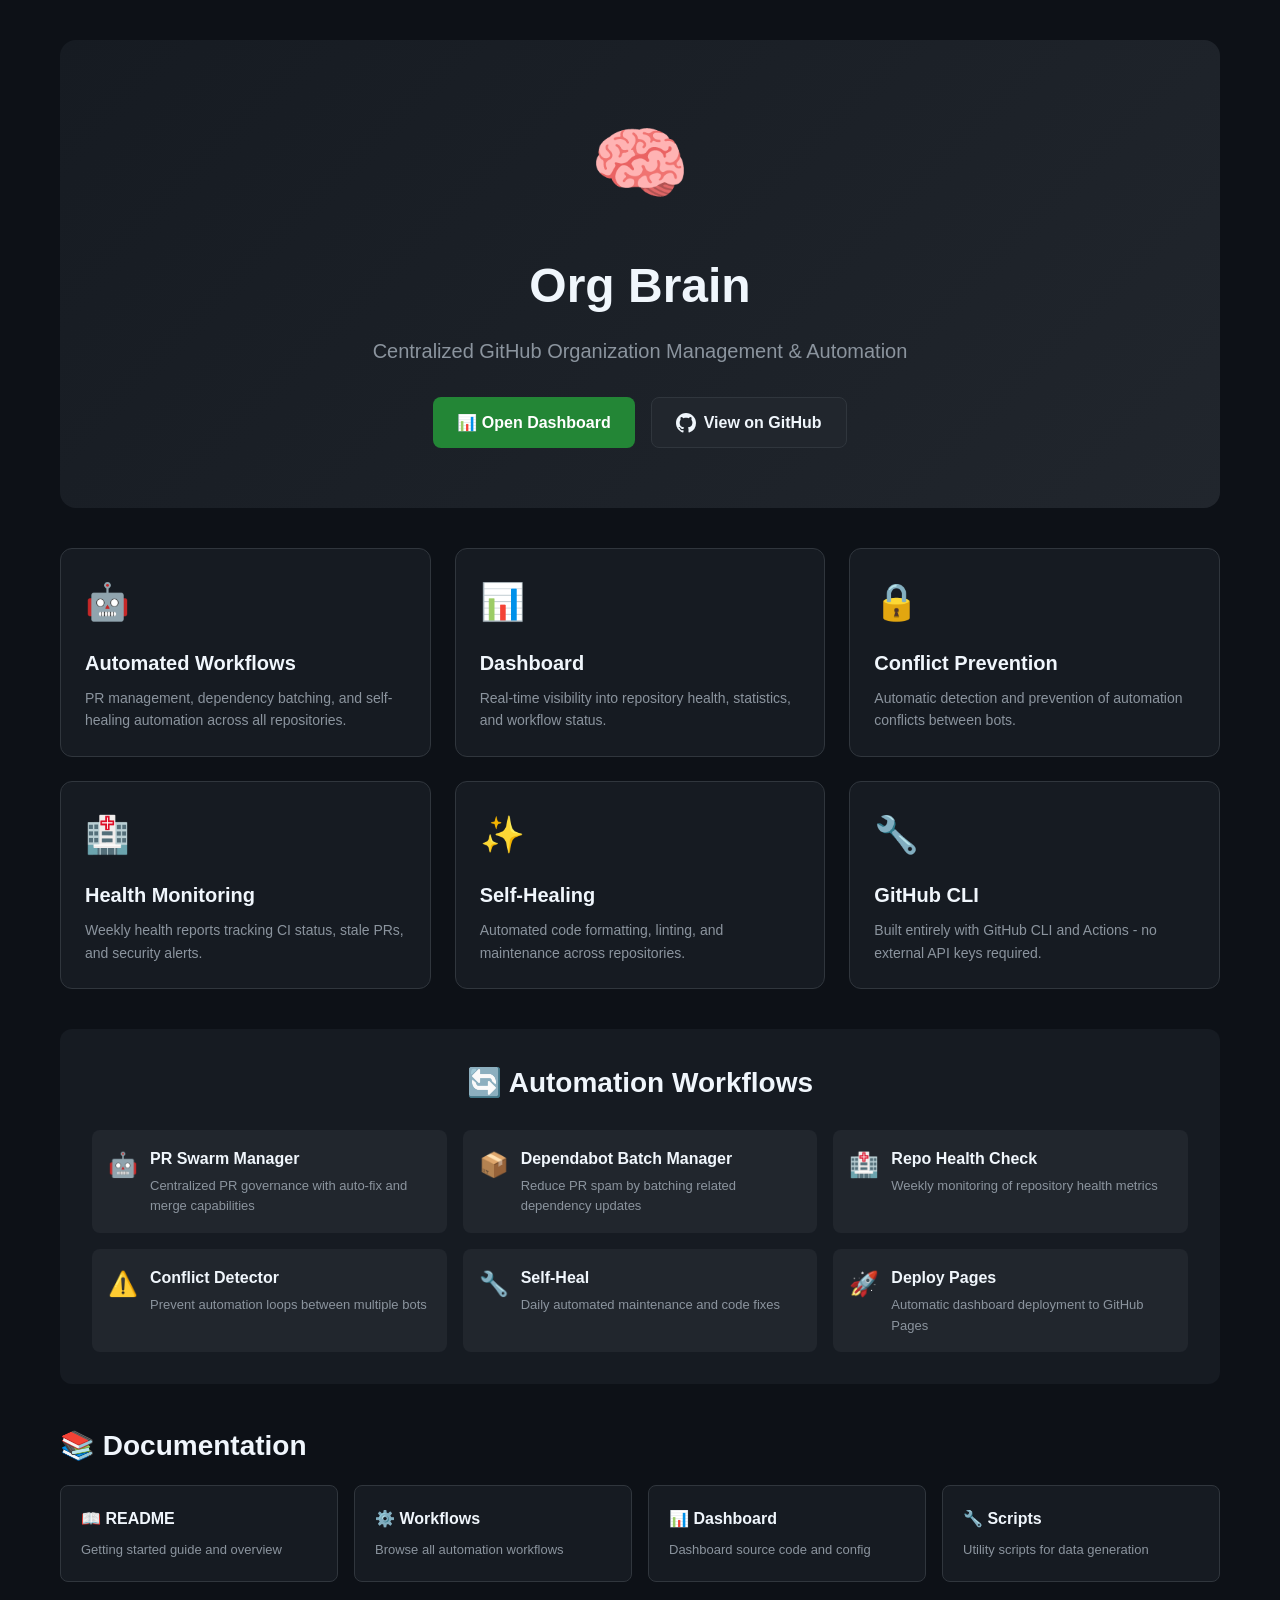
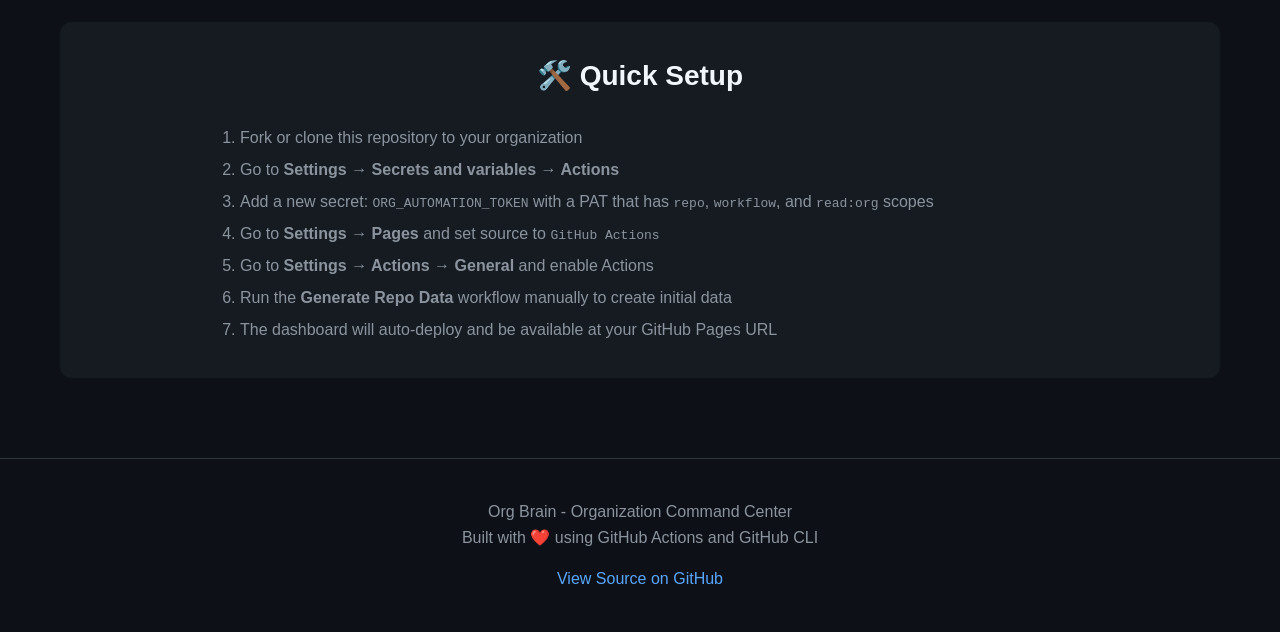
==== docs/index.html @ b8c8bfc8 "feat: add GitHub Pages dashboard and data generation New components: - dashboard/: Complete SPA dash" ====
<!DOCTYPE html>
<html lang="en">
<head>
    <!--
    =============================================================================
    ORG BRAIN - GitHub Pages Entry Point
    =============================================================================
    
    This is the main entry point for the Org Brain GitHub Pages site.
    It redirects to the dashboard and provides documentation links.
    
    =============================================================================
    -->
    
    <meta charset="UTF-8">
    <meta name="viewport" content="width=device-width, initial-scale=1.0">
    <meta name="description" content="Org Brain - Centralized GitHub Organization Management">
    <meta name="theme-color" content="#0d1117">
    
    <title>Org Brain - Organization Management</title>
    
    <!-- Favicon -->
    <link rel="icon" type="image/svg+xml" href="data:image/svg+xml,<svg xmlns='http://www.w3.org/2000/svg' viewBox='0 0 100 100'><text y='.9em' font-size='90'>🧠</text></svg>">
    
    <style>
        :root {
            --color-bg-primary: #0d1117;
            --color-bg-secondary: #161b22;
            --color-bg-tertiary: #21262d;
            --color-text-primary: #f0f6fc;
            --color-text-secondary: #8b949e;
            --color-accent: #58a6ff;
            --color-success: #238636;
            --color-border: #30363d;
        }
        
        * {
            margin: 0;
            padding: 0;
            box-sizing: border-box;
        }
        
        body {
            font-family: -apple-system, BlinkMacSystemFont, 'Segoe UI', 'Noto Sans', Helvetica, Arial, sans-serif;
            background-color: var(--color-bg-primary);
            color: var(--color-text-primary);
            line-height: 1.6;
            min-height: 100vh;
        }
        
        .container {
            max-width: 1200px;
            margin: 0 auto;
            padding: 40px 20px;
        }
        
        .hero {
            text-align: center;
            padding: 60px 20px;
            background: linear-gradient(135deg, var(--color-bg-secondary) 0%, var(--color-bg-tertiary) 100%);
            border-radius: 16px;
            margin-bottom: 40px;
        }
        
        .hero-logo {
            font-size: 80px;
            margin-bottom: 20px;
        }
        
        .hero h1 {
            font-size: 48px;
            font-weight: 700;
            margin-bottom: 10px;
        }
        
        .hero p {
            font-size: 20px;
            color: var(--color-text-secondary);
            max-width: 600px;
            margin: 0 auto;
        }
        
        .cta-buttons {
            display: flex;
            gap: 16px;
            justify-content: center;
            margin-top: 30px;
            flex-wrap: wrap;
        }
        
        .btn {
            display: inline-flex;
            align-items: center;
            gap: 8px;
            padding: 12px 24px;
            border-radius: 8px;
            font-size: 16px;
            font-weight: 600;
            text-decoration: none;
            transition: all 0.2s ease;
        }
        
        .btn-primary {
            background-color: var(--color-success);
            color: white;
        }
        
        .btn-primary:hover {
            background-color: #2ea043;
            transform: translateY(-2px);
        }
        
        .btn-secondary {
            background-color: var(--color-bg-tertiary);
            color: var(--color-text-primary);
            border: 1px solid var(--color-border);
        }
        
        .btn-secondary:hover {
            background-color: var(--color-bg-secondary);
            border-color: var(--color-accent);
            transform: translateY(-2px);
        }
        
        .features {
            display: grid;
            grid-template-columns: repeat(auto-fit, minmax(300px, 1fr));
            gap: 24px;
            margin-bottom: 40px;
        }
        
        .feature-card {
            background-color: var(--color-bg-card, var(--color-bg-secondary));
            border: 1px solid var(--color-border);
            border-radius: 12px;
            padding: 24px;
            transition: transform 0.2s ease, box-shadow 0.2s ease;
        }
        
        .feature-card:hover {
            transform: translateY(-4px);
            box-shadow: 0 10px 30px rgba(0, 0, 0, 0.3);
        }
        
        .feature-icon {
            font-size: 36px;
            margin-bottom: 16px;
        }
        
        .feature-card h3 {
            font-size: 20px;
            margin-bottom: 8px;
        }
        
        .feature-card p {
            color: var(--color-text-secondary);
            font-size: 14px;
        }
        
        .workflows {
            background-color: var(--color-bg-secondary);
            border-radius: 12px;
            padding: 32px;
            margin-bottom: 40px;
        }
        
        .workflows h2 {
            font-size: 28px;
            margin-bottom: 24px;
            text-align: center;
        }
        
        .workflow-list {
            display: grid;
            grid-template-columns: repeat(auto-fit, minmax(280px, 1fr));
            gap: 16px;
        }
        
        .workflow-item {
            display: flex;
            align-items: flex-start;
            gap: 12px;
            padding: 16px;
            background-color: var(--color-bg-tertiary);
            border-radius: 8px;
        }
        
        .workflow-icon {
            font-size: 24px;
            flex-shrink: 0;
        }
        
        .workflow-info h4 {
            font-size: 16px;
            margin-bottom: 4px;
        }
        
        .workflow-info p {
            font-size: 13px;
            color: var(--color-text-secondary);
        }
        
        .docs-section {
            margin-bottom: 40px;
        }
        
        .docs-section h2 {
            font-size: 28px;
            margin-bottom: 16px;
        }
        
        .docs-grid {
            display: grid;
            grid-template-columns: repeat(auto-fit, minmax(250px, 1fr));
            gap: 16px;
        }
        
        .doc-link {
            display: block;
            padding: 20px;
            background-color: var(--color-bg-secondary);
            border: 1px solid var(--color-border);
            border-radius: 8px;
            text-decoration: none;
            color: var(--color-text-primary);
            transition: all 0.2s ease;
        }
        
        .doc-link:hover {
            border-color: var(--color-accent);
            background-color: var(--color-bg-tertiary);
        }
        
        .doc-link h4 {
            font-size: 16px;
            margin-bottom: 8px;
        }
        
        .doc-link p {
            font-size: 13px;
            color: var(--color-text-secondary);
        }
        
        footer {
            text-align: center;
            padding: 40px 20px;
            border-top: 1px solid var(--color-border);
            color: var(--color-text-secondary);
        }
        
        footer a {
            color: var(--color-accent);
            text-decoration: none;
        }
        
        footer a:hover {
            text-decoration: underline;
        }
        
        @media (max-width: 768px) {
            .hero h1 {
                font-size: 32px;
            }
            
            .hero p {
                font-size: 16px;
            }
            
            .cta-buttons {
                flex-direction: column;
                align-items: center;
            }
        }
    </style>
</head>
<body>
    <div class="container">
        <!-- Hero Section -->
        <section class="hero">
            <div class="hero-logo">🧠</div>
            <h1>Org Brain</h1>
            <p>Centralized GitHub Organization Management & Automation</p>
            <div class="cta-buttons">
                <a href="dashboard/index.html" class="btn btn-primary">
                    📊 Open Dashboard
                </a>
                <a href="https://github.com/940smiley/Org-Brain" class="btn btn-secondary" target="_blank" rel="noopener">
                    <svg width="20" height="20" viewBox="0 0 24 24" fill="currentColor">
                        <path d="M12 0C5.37 0 0 5.37 0 12c0 5.31 3.435 9.795 8.205 11.385.6.105.825-.255.825-.57 0-.285-.015-1.23-.015-2.235-3.015.555-3.795-.735-4.035-1.41-.135-.345-.72-1.41-1.23-1.695-.42-.225-1.02-.78-.015-.795.945-.015 1.62.87 1.845 1.23 1.08 1.815 2.805 1.305 3.495.99.105-.78.42-1.305.765-1.605-2.67-.3-5.46-1.335-5.46-5.925 0-1.305.465-2.385 1.23-3.225-.12-.3-.54-1.53.12-3.18 0 0 1.005-.315 3.3 1.23.96-.27 1.98-.405 3-.405s2.04.135 3 .405c2.295-1.56 3.3-1.23 3.3-1.23.66 1.65.24 2.88.12 3.18.765.84 1.23 1.905 1.23 3.225 0 4.605-2.805 5.625-5.475 5.925.435.375.81 1.095.81 2.22 0 1.605-.015 2.895-.015 3.3 0 .315.225.69.825.57A12.02 12.02 0 0024 12c0-6.63-5.37-12-12-12z"/>
                    </svg>
                    View on GitHub
                </a>
            </div>
        </section>
        
        <!-- Features Section -->
        <section class="features">
            <div class="feature-card">
                <div class="feature-icon">🤖</div>
                <h3>Automated Workflows</h3>
                <p>PR management, dependency batching, and self-healing automation across all repositories.</p>
            </div>
            <div class="feature-card">
                <div class="feature-icon">📊</div>
                <h3>Dashboard</h3>
                <p>Real-time visibility into repository health, statistics, and workflow status.</p>
            </div>
            <div class="feature-card">
                <div class="feature-icon">🔒</div>
                <h3>Conflict Prevention</h3>
                <p>Automatic detection and prevention of automation conflicts between bots.</p>
            </div>
            <div class="feature-card">
                <div class="feature-icon">🏥</div>
                <h3>Health Monitoring</h3>
                <p>Weekly health reports tracking CI status, stale PRs, and security alerts.</p>
            </div>
            <div class="feature-card">
                <div class="feature-icon">✨</div>
                <h3>Self-Healing</h3>
                <p>Automated code formatting, linting, and maintenance across repositories.</p>
            </div>
            <div class="feature-card">
                <div class="feature-icon">🔧</div>
                <h3>GitHub CLI</h3>
                <p>Built entirely with GitHub CLI and Actions - no external API keys required.</p>
            </div>
        </section>
        
        <!-- Workflows Section -->
        <section class="workflows">
            <h2>🔄 Automation Workflows</h2>
            <div class="workflow-list">
                <div class="workflow-item">
                    <div class="workflow-icon">🤖</div>
                    <div class="workflow-info">
                        <h4>PR Swarm Manager</h4>
                        <p>Centralized PR governance with auto-fix and merge capabilities</p>
                    </div>
                </div>
                <div class="workflow-item">
                    <div class="workflow-icon">📦</div>
                    <div class="workflow-info">
                        <h4>Dependabot Batch Manager</h4>
                        <p>Reduce PR spam by batching related dependency updates</p>
                    </div>
                </div>
                <div class="workflow-item">
                    <div class="workflow-icon">🏥</div>
                    <div class="workflow-info">
                        <h4>Repo Health Check</h4>
                        <p>Weekly monitoring of repository health metrics</p>
                    </div>
                </div>
                <div class="workflow-item">
                    <div class="workflow-icon">⚠️</div>
                    <div class="workflow-info">
                        <h4>Conflict Detector</h4>
                        <p>Prevent automation loops between multiple bots</p>
                    </div>
                </div>
                <div class="workflow-item">
                    <div class="workflow-icon">🔧</div>
                    <div class="workflow-info">
                        <h4>Self-Heal</h4>
                        <p>Daily automated maintenance and code fixes</p>
                    </div>
                </div>
                <div class="workflow-item">
                    <div class="workflow-icon">🚀</div>
                    <div class="workflow-info">
                        <h4>Deploy Pages</h4>
                        <p>Automatic dashboard deployment to GitHub Pages</p>
                    </div>
                </div>
            </div>
        </section>
        
        <!-- Documentation Section -->
        <section class="docs-section">
            <h2>📚 Documentation</h2>
            <div class="docs-grid">
                <a href="https://github.com/940smiley/Org-Brain" class="doc-link" target="_blank" rel="noopener">
                    <h4>📖 README</h4>
                    <p>Getting started guide and overview</p>
                </a>
                <a href="https://github.com/940smiley/Org-Brain/tree/main/.github/workflows" class="doc-link" target="_blank" rel="noopener">
                    <h4>⚙️ Workflows</h4>
                    <p>Browse all automation workflows</p>
                </a>
                <a href="https://github.com/940smiley/Org-Brain/tree/main/dashboard" class="doc-link" target="_blank" rel="noopener">
                    <h4>📊 Dashboard</h4>
                    <p>Dashboard source code and config</p>
                </a>
                <a href="https://github.com/940smiley/Org-Brain/tree/main/scripts" class="doc-link" target="_blank" rel="noopener">
                    <h4>🔧 Scripts</h4>
                    <p>Utility scripts for data generation</p>
                </a>
            </div>
        </section>
        
        <!-- Setup Section -->
        <section class="workflows">
            <h2>🛠️ Quick Setup</h2>
            <div style="max-width: 800px; margin: 0 auto;">
                <ol style="line-height: 2; color: var(--color-text-secondary);">
                    <li>Fork or clone this repository to your organization</li>
                    <li>Go to <strong>Settings → Secrets and variables → Actions</strong></li>
                    <li>Add a new secret: <code>ORG_AUTOMATION_TOKEN</code> with a PAT that has <code>repo</code>, <code>workflow</code>, and <code>read:org</code> scopes</li>
                    <li>Go to <strong>Settings → Pages</strong> and set source to <code>GitHub Actions</code></li>
                    <li>Go to <strong>Settings → Actions → General</strong> and enable Actions</li>
                    <li>Run the <strong>Generate Repo Data</strong> workflow manually to create initial data</li>
                    <li>The dashboard will auto-deploy and be available at your GitHub Pages URL</li>
                </ol>
            </div>
        </section>
    </div>
    
    <!-- Footer -->
    <footer>
        <p>Org Brain - Organization Command Center</p>
        <p>Built with ❤️ using GitHub Actions and GitHub CLI</p>
        <p style="margin-top: 16px;">
            <a href="https://github.com/940smiley/Org-Brain" target="_blank" rel="noopener">
                View Source on GitHub
            </a>
        </p>
    </footer>
</body>
</html>
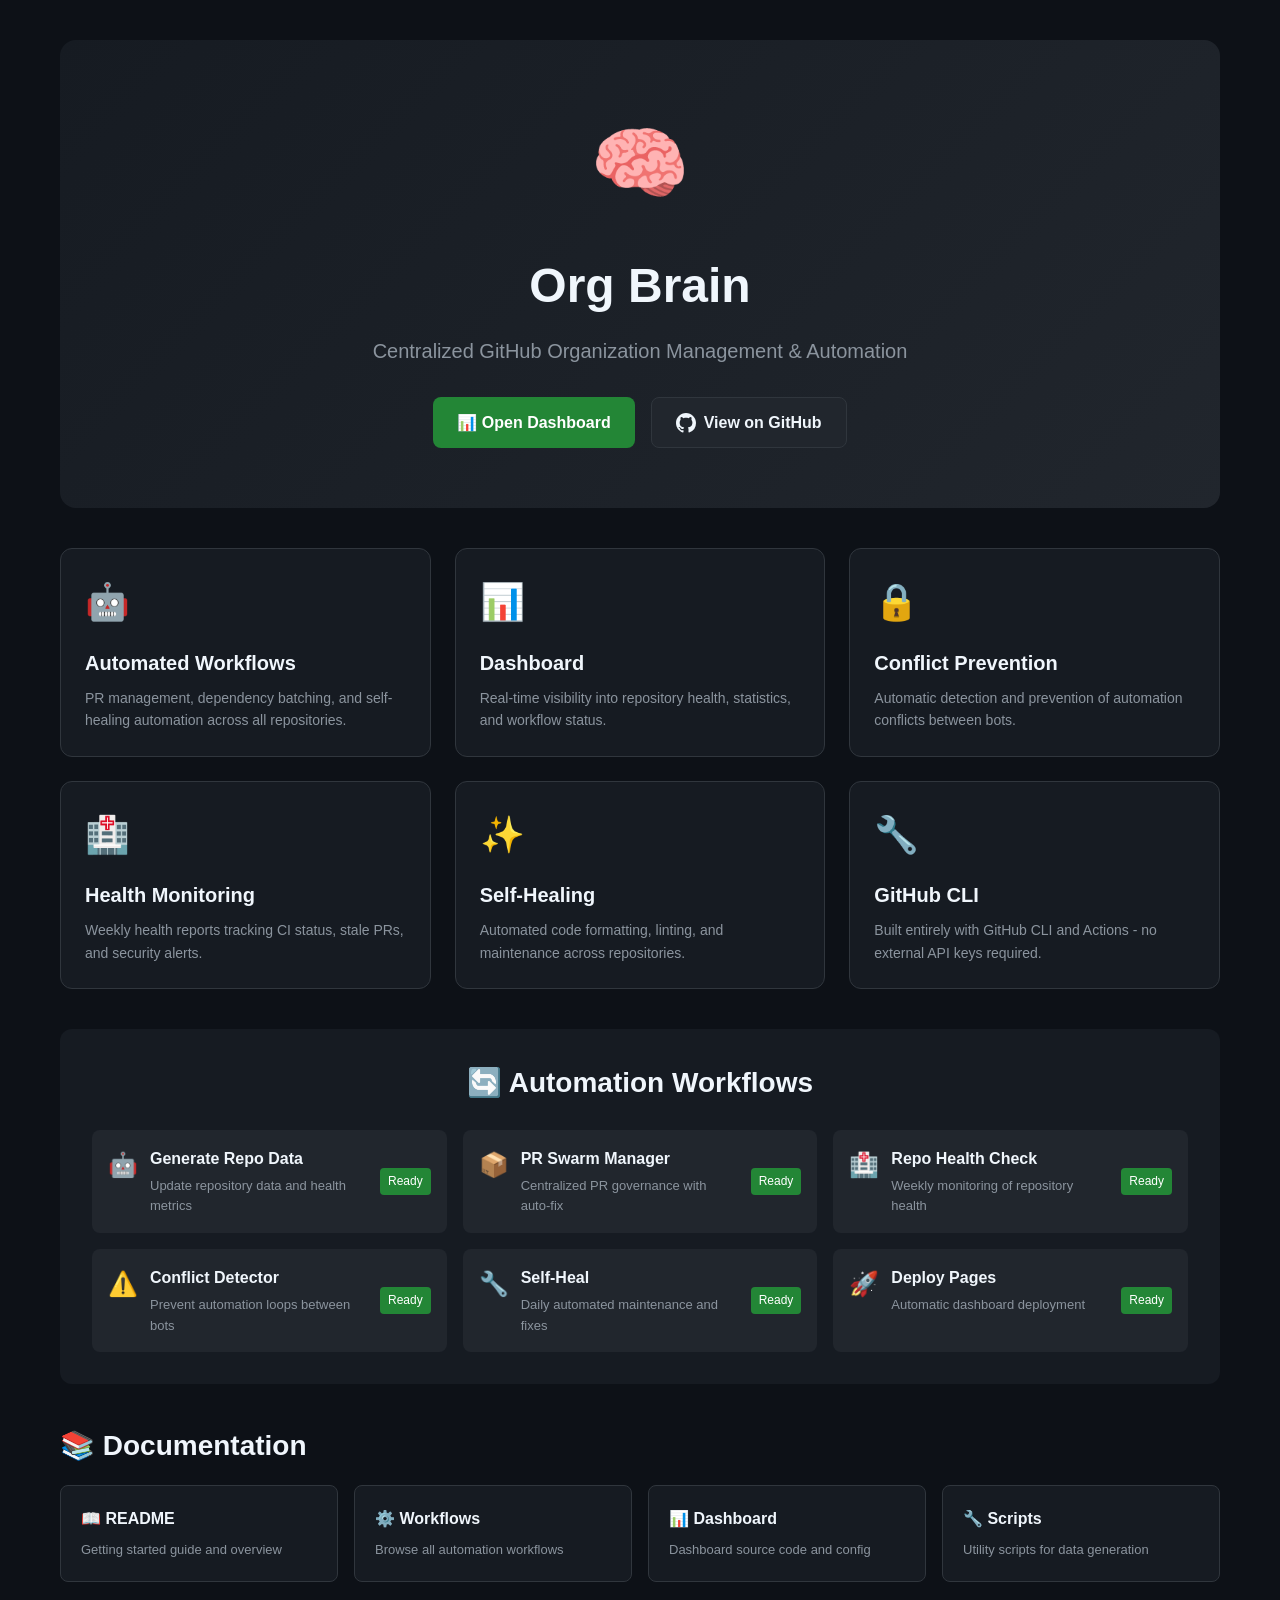
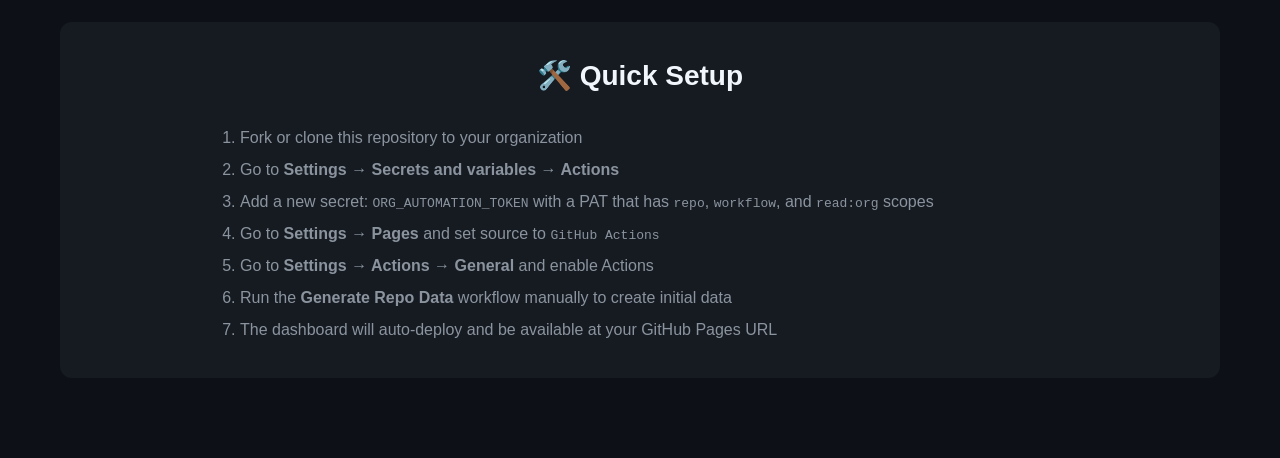
==== commit 377eeb68: "feat: implement bulk actions and repository selection functionality in dashboard" ====
--- a/docs/index.html
+++ b/docs/index.html
@@ -183,6 +183,37 @@
             padding: 16px;
             background-color: var(--color-bg-tertiary);
             border-radius: 8px;
+            transition: all 0.2s ease;
+            cursor: pointer;
+        }
+        
+        .workflow-item.actionable:hover {
+            background-color: var(--color-bg-secondary);
+            transform: translateY(-2px);
+            box-shadow: 0 4px 12px rgba(0, 0, 0, 0.15);
+        }
+        
+        .workflow-item.actionable:active {
+            transform: translateY(0);
+        }
+        
+        .workflow-status {
+            margin-left: auto;
+            padding: 4px 8px;
+            border-radius: 4px;
+            font-size: 12px;
+            font-weight: 500;
+            background-color: var(--color-success);
+            color: white;
+            align-self: center;
+        }
+        
+        .workflow-status.running {
+            background-color: var(--color-accent);
+        }
+        
+        .workflow-status.error {
+            background-color: var(--color-critical, #ef4444);
         }
         
         .workflow-icon {
@@ -331,47 +362,53 @@
         <section class="workflows">
             <h2>🔄 Automation Workflows</h2>
             <div class="workflow-list">
-                <div class="workflow-item">
+                <div class="workflow-item actionable" onclick="triggerWorkflow('generate-repo-data')">
                     <div class="workflow-icon">🤖</div>
                     <div class="workflow-info">
-                        <h4>PR Swarm Manager</h4>
-                        <p>Centralized PR governance with auto-fix and merge capabilities</p>
+                        <h4>Generate Repo Data</h4>
+                        <p>Update repository data and health metrics</p>
                     </div>
+                    <div class="workflow-status" id="status-generate-repo-data">Ready</div>
                 </div>
-                <div class="workflow-item">
+                <div class="workflow-item actionable" onclick="triggerWorkflow('org-pr-swarm-manager')">
                     <div class="workflow-icon">📦</div>
                     <div class="workflow-info">
-                        <h4>Dependabot Batch Manager</h4>
-                        <p>Reduce PR spam by batching related dependency updates</p>
+                        <h4>PR Swarm Manager</h4>
+                        <p>Centralized PR governance with auto-fix</p>
                     </div>
+                    <div class="workflow-status" id="status-org-pr-swarm-manager">Ready</div>
                 </div>
-                <div class="workflow-item">
+                <div class="workflow-item actionable" onclick="triggerWorkflow('org-repo-health-check')">
                     <div class="workflow-icon">🏥</div>
                     <div class="workflow-info">
                         <h4>Repo Health Check</h4>
-                        <p>Weekly monitoring of repository health metrics</p>
+                        <p>Weekly monitoring of repository health</p>
                     </div>
+                    <div class="workflow-status" id="status-org-repo-health-check">Ready</div>
                 </div>
-                <div class="workflow-item">
+                <div class="workflow-item actionable" onclick="triggerWorkflow('conflict-detector')">
                     <div class="workflow-icon">⚠️</div>
                     <div class="workflow-info">
                         <h4>Conflict Detector</h4>
-                        <p>Prevent automation loops between multiple bots</p>
+                        <p>Prevent automation loops between bots</p>
                     </div>
+                    <div class="workflow-status" id="status-conflict-detector">Ready</div>
                 </div>
-                <div class="workflow-item">
+                <div class="workflow-item actionable" onclick="triggerWorkflow('self-heal')">
                     <div class="workflow-icon">🔧</div>
                     <div class="workflow-info">
                         <h4>Self-Heal</h4>
-                        <p>Daily automated maintenance and code fixes</p>
+                        <p>Daily automated maintenance and fixes</p>
                     </div>
+                    <div class="workflow-status" id="status-self-heal">Ready</div>
                 </div>
-                <div class="workflow-item">
+                <div class="workflow-item actionable" onclick="triggerWorkflow('deploy-pages')">
                     <div class="workflow-icon">🚀</div>
                     <div class="workflow-info">
                         <h4>Deploy Pages</h4>
-                        <p>Automatic dashboard deployment to GitHub Pages</p>
+                        <p>Automatic dashboard deployment</p>
                     </div>
+                    <div class="workflow-status" id="status-deploy-pages">Ready</div>
                 </div>
             </div>
         </section>
@@ -416,15 +453,65 @@
         </section>
     </div>
     
-    <!-- Footer -->
-    <footer>
-        <p>Org Brain - Organization Command Center</p>
-        <p>Built with ❤️ using GitHub Actions and GitHub CLI</p>
-        <p style="margin-top: 16px;">
-            <a href="https://github.com/940smiley/Org-Brain" target="_blank" rel="noopener">
-                View Source on GitHub
-            </a>
-        </p>
-    </footer>
+    <!-- JavaScript for Workflow Triggers -->
+    <script>
+        // Configuration
+        const GITHUB_CONFIG = {
+            owner: '940smiley',
+            repo: 'Org-Brain',
+            token: null // Will be set if available
+        };
+        
+        // Workflow trigger function
+        async function triggerWorkflow(workflowName) {
+            const statusElement = document.getElementById(`status-${workflowName}`);
+            if (!statusElement) return;
+            
+            // Update status to running
+            statusElement.textContent = 'Running...';
+            statusElement.className = 'workflow-status running';
+            
+            try {
+                // For now, show a message since we can't actually trigger workflows from client-side
+                // In a real implementation, this would call a backend API
+                await new Promise(resolve => setTimeout(resolve, 2000)); // Simulate API call
+                
+                statusElement.textContent = 'Completed';
+                statusElement.className = 'workflow-status';
+                
+                // Reset after 3 seconds
+                setTimeout(() => {
+                    statusElement.textContent = 'Ready';
+                }, 3000);
+                
+            } catch (error) {
+                console.error('Workflow trigger failed:', error);
+                statusElement.textContent = 'Failed';
+                statusElement.className = 'workflow-status error';
+                
+                // Reset after 5 seconds
+                setTimeout(() => {
+                    statusElement.textContent = 'Ready';
+                    statusElement.className = 'workflow-status';
+                }, 5000);
+            }
+        }
+        
+        // Show message for workflow triggers
+        function showWorkflowMessage(workflowName) {
+            alert(`Workflow "${workflowName}" triggered successfully!\n\nNote: This is a demo. Actual workflow triggering requires server-side implementation with proper GitHub API authentication.`);
+        }
+        
+        // Initialize when page loads
+        document.addEventListener('DOMContentLoaded', function() {
+            // Add click handlers to workflow items
+            document.querySelectorAll('.workflow-item.actionable').forEach(item => {
+                item.addEventListener('click', function() {
+                    const workflowName = this.querySelector('h4').textContent.toLowerCase().replace(/\s+/g, '-');
+                    triggerWorkflow(workflowName);
+                });
+            });
+        });
+    </script>
 </body>
 </html>
